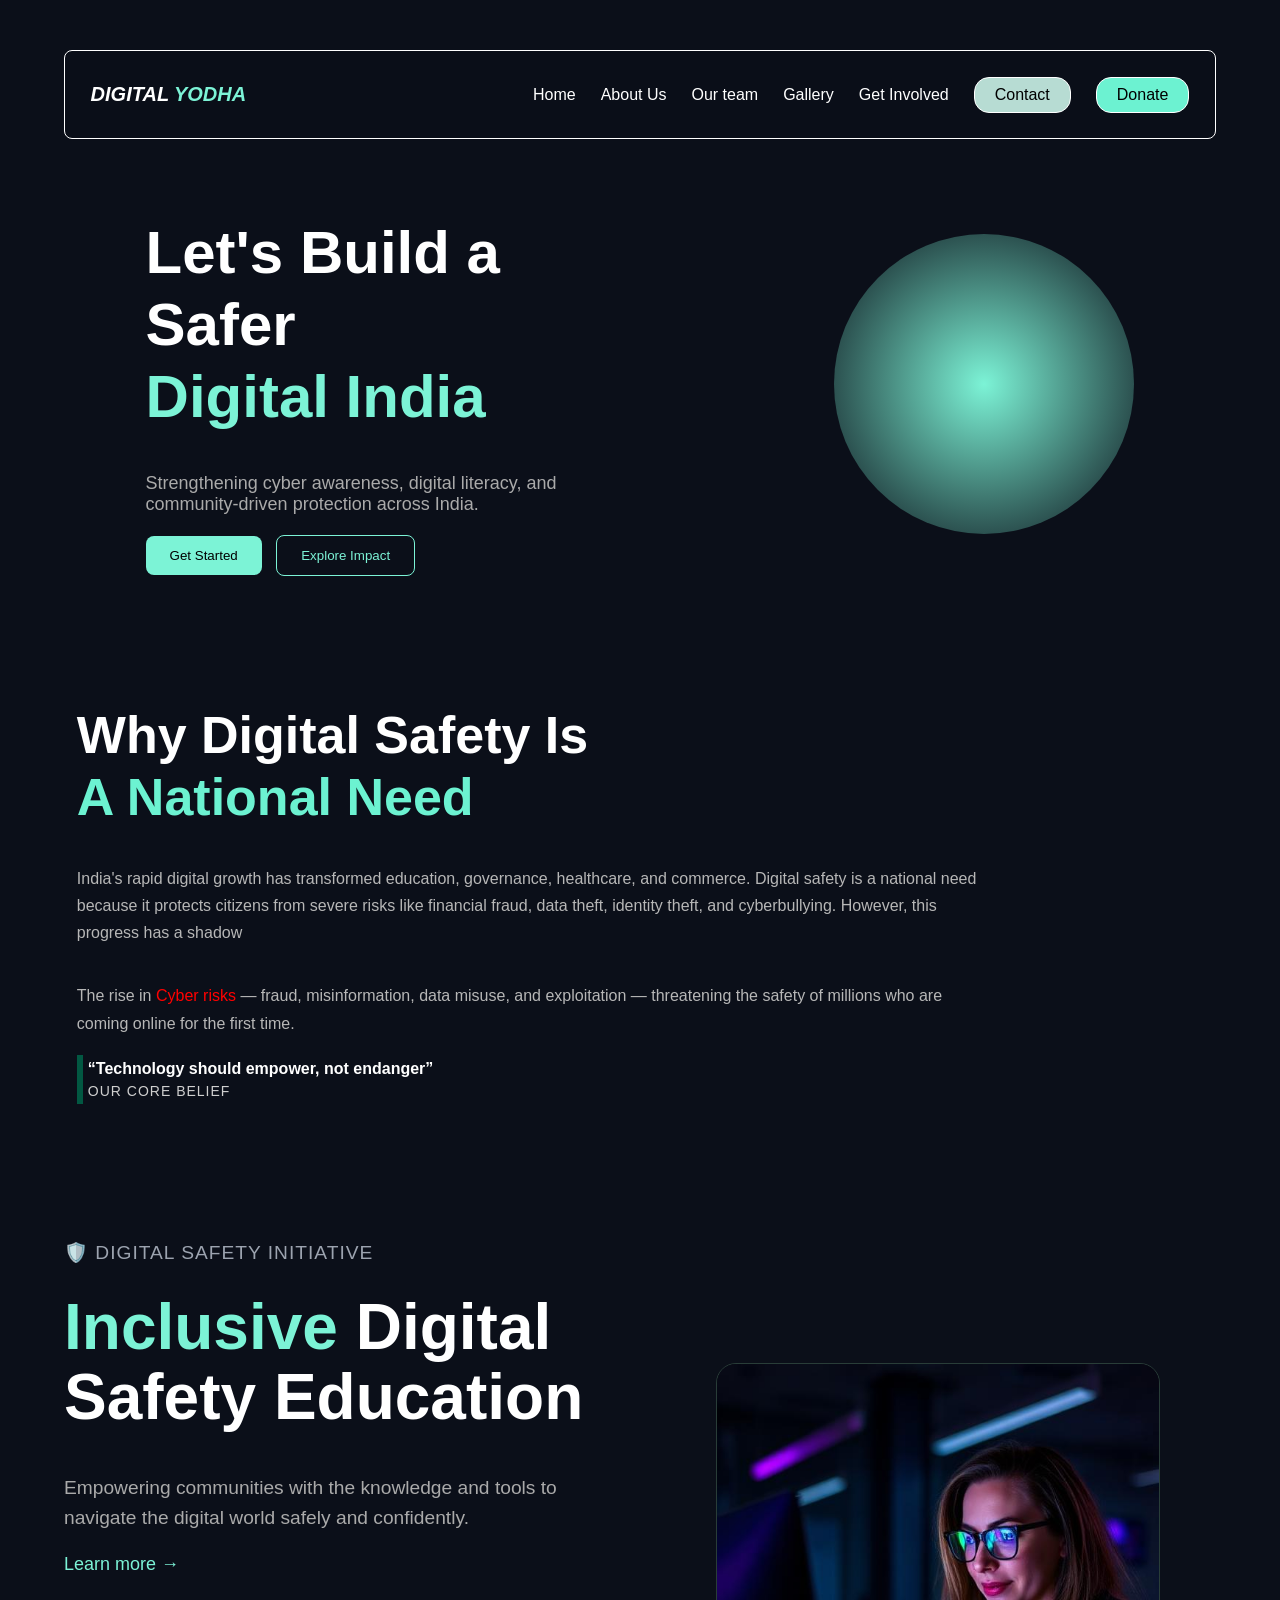
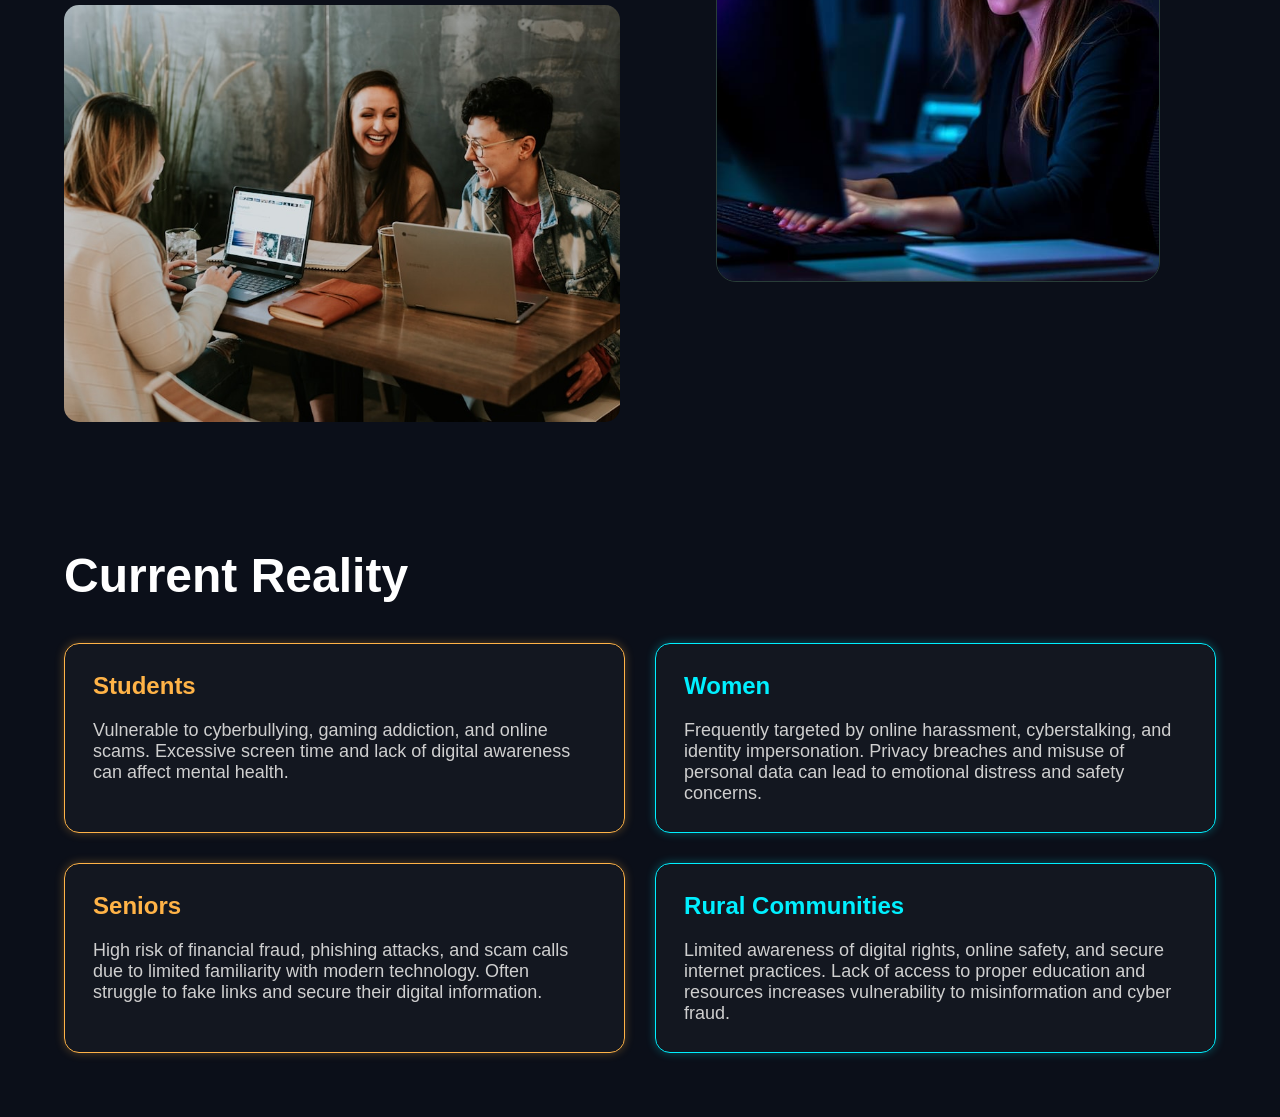
==== index.html @ 08a11baf "file updated" ====
<!doctype html>
<html lang="en">
  <head>
    <meta charset="UTF-8" />
    <meta name="viewport" content="width=device-width, initial-scale=1.0" />
    <title>Digital-Yodha</title>
    <link rel="stylesheet" href="./HomeStyle.css" />
  </head>
  <body>
    <!-- 7cf3d6 -->

    <!------- NAVBAR ------------- -->
    <div class="nav-container">
      <header class="navbar">
        <div class="logo">DIGITAL <span>YODHA</span></div>

        <nav class="nav-links" id="navLinks">
          <a href="#">Home</a>
          <a href="#">About Us</a>
          <a href="#">Our team</a>
          <a href="#">Gallery</a>
          <a href="#">Get Involved</a>
          <a href="#" class="contact" id="contact-tag">Contact</a>
          <a href="#" class="contact" id="donate-tag">Donate</a>
        </nav>

        <div class="menu-toggle" id="menuToggle">☰</div>
      </header>
    </div>

    <!-- ========HERO-section------------- -->
    <section class="hero">
      <div class="hero-left">
        <h1>
          Let's Build a Safer <br />
          <span>Digital India</span>
        </h1>
        <p>
          Strengthening cyber awareness, digital literacy, and community-driven
          protection across India.
        </p>

        <div class="buttons">
          <button class="get-started-btn">Get Started</button>
          <button class="explore-impact-btn">Explore Impact</button>
        </div>
      </div>

      <div class="hero-right">
        <div class="circle"></div>
      </div>
    </section>

    <!-- ------------section-02---------------- -->
    <section class="digital-safety">
      <div class="safety-wrapper">
        <h2>
          Why Digital Safety Is <br />
          <span>A National Need</span>
        </h2>

        <p class="para">
          India's rapid digital growth has transformed education, governance,
          healthcare, and commerce. Digital safety is a national need because it
          protects citizens from severe risks like financial fraud, data theft,
          identity theft, and cyberbullying. However, this progress has a shadow
        </p>

        <p class="para">
          The rise in <span class="red">Cyber risks</span> — fraud,
          misinformation, data misuse, and exploitation — threatening the safety
          of millions who are coming online for the first time.
        </p>

        <div class="technology">
          <h4>“Technology should empower, not endanger”</h4>

          <p class="belief">OUR CORE BELIEF</p>
        </div>
      </div>
    </section>
    <!-- *********section-03 -->
    <section class="inclusive-section">
      <div class="inclusive-container">
        <!-- LEFT CONTENT -->
        <div class="inclusive-left">
          <p class="tag">🛡️ DIGITAL SAFETY INITIATIVE</p>

          <h1>
            <span>Inclusive</span> Digital <br />
            Safety Education
          </h1>

          <p class="desc">
            Empowering communities with the knowledge and tools to navigate the
            digital world safely and confidently.
          </p>

          <a href="#" class="learn-more"> Learn more → </a>

          <!-- BOTTOM IMAGE -->
          <div class="bottom-img">
            <img
              src="./assests/photo-1522202176988-66273c2fd55f.jpg"
              alt="kids learning"
            />
          </div>
        </div>

        <!-- RIGHT IMAGE -->
        <div class="inclusive-right">
          <img src="./assests/hero-woman.jpg" alt="girl working" />
        </div>
      </div>
    </section>

    <!-- ************section -04---------- -->

    <section class="container">
      <h1>Current Reality</h1>

      <div class="grid">
        <div class="card left">
          <h2>Students</h2>
          <p>
            Vulnerable to cyberbullying, gaming addiction, and online scams.
            Excessive screen time and lack of digital awareness can affect
            mental health.
          </p>
        </div>

        <div class="card right">
          <h2>Women</h2>
          <p>
            Frequently targeted by online harassment, cyberstalking, and
            identity impersonation. Privacy breaches and misuse of personal data
            can lead to emotional distress and safety concerns.
          </p>
        </div>

        <div class="card left">
          <h2>Seniors</h2>
          <p>
            High risk of financial fraud, phishing attacks, and scam calls due
            to limited familiarity with modern technology. Often struggle to
            fake links and secure their digital information.
          </p>
        </div>

        <div class="card right">
          <h2>Rural Communities</h2>
          <p>
            Limited awareness of digital rights, online safety, and secure
            internet practices. Lack of access to proper education and resources
            increases vulnerability to misinformation and cyber fraud.
          </p>
        </div>
      </div>
    </section>

    <!-- FEATURES -->
    <!-- <section class="features">
      <h1>What We Do</h1>

      <div class="feature-grid">
        <div class="card">
          <h3>Cyber Awareness</h3>
          <p>Educating citizens about online threats and safety practices.</p>
        </div>

        <div class="card">
          <h3>Digital Literacy</h3>
          <p>Empowering individuals with essential digital skills.</p>
        </div>

        <div class="card">
          <h3>Community Protection</h3>
          <p>Building safer communities through collective action.</p>
        </div>
      </div>
    </section> -->

    <!-- STATS -->
    <!-- <section class="stats">
      <div class="stat">
        <h2>10K+</h2>
        <p>People Trained</p>
      </div>
      <div class="stat">
        <h2>500+</h2>
        <p>Workshops</p>
      </div>
      <div class="stat">
        <h2>100+</h2>
        <p>Communities</p>
      </div>
    </section> -->

    <script src="./HomeScript.js"></script>
  </body>
</html>
---- HomeStyle.css ----
* {
  margin: 0;
  padding: 0;
  box-sizing: border-box;
  font-family: 'Inter', sans-serif;
}

body {
  background: #0b0f19;
  color: #fff;
}

/*--------------- NAVBAR--------- */
.navbar {

  display: flex;
  justify-content: space-between;
  /* padding: 20px 40px; */
  padding: 2%;
  align-items: center;
  border: 1px solid white;
    border-radius: 8px;
  
    position: fixed;
  top: 50px;    
  left: 50%;
  transform: translateX(-50%);
  width: 90%;
  z-index: 1000;
  background: rgba(11, 15, 25, 0.7);
  backdrop-filter: blur(10px);


}
.nav-container{
    /* border: 2px solid white; */
    padding: 3% 4% 2% 4%;

}
.logo span {
  color: #7cf3d6;
  font-weight: 600;
  font-size: 20px;
}
.logo{
   font-weight: 600;
  font-size: 20px;
  font-style: italic;
}
.nav-links {
  display: flex;
  gap: 25px;
  align-items: center;
}

.nav-links a {
  color: white;
  text-decoration: none;
  font-weight: 500;
  transition: 0.5s;
}
.nav-links a:hover{
    text-decoration: underline;
    color: #7cf3d6;
    transition: 0.4s;
}
.contact{
    border: 1px solid white;
    padding: 8px 20px;
    border-radius: 15px;
    background-color: #7cf3d6;
    
}
#donate-tag:hover{
    text-decoration: none;
    background-color: #024030;
    color: white;
}
#contact-tag:hover{
    text-decoration: none;
    background-color:#71cfb7 ;
}
#donate-tag{
    color: black;
        background-color: #6cf2d1;
}
#contact-tag{
    color: black;
    background-color: #b7dcd3;
}
.menu-toggle {
  display: none;
  font-size: 24px;
  cursor: pointer;
}

/* ****************HERO****************** */
.hero {
  display: flex;
  justify-content: space-around;
  align-items: center;
  padding: 10% 4% 2% 4%;
}
.hero-left {
  max-width: 500px;
}
.hero h1 {
  font-size: 60px;
  line-height: 1.2;
}
.hero h1 span {
  color: #7cf3d6;
}
.hero p {
  margin: 20px 0;
  color: #aaa;
}
.buttons button {
  padding: 12px 24px;
  margin-right: 10px;
  border-radius: 8px;
  cursor: pointer;
}

.get-started-btn {
  background: #7cf3d6;
  border: none;
  color: black;
}

.explore-impact-btn {
  border: 1px solid #7cf3d6;
  background: transparent;
  color: #7cf3d6;
}
.explore-impact-btn:hover{
    background-color: #4d5856;
    color: white;
  border: 1px solid #4d6d65;

}
.get-started-btn:hover{
  border: 1px solid #3f645a;
      background-color: #024030;
    color: white;
}
/* **********circle************ */
.hero-right {
  position: relative;
}
.circle {
  width: 300px;
  height: 300px;
  background: radial-gradient(circle, #7cf3d6, transparent);
  border-radius: 50%;
  animation: pulse 3s infinite;
}
@keyframes pulse {
  0% { transform: scale(1);}
  50% { transform: scale(1.1);}
  100% { transform: scale(1);}
}

/* ***section-02****/
/* ===== DIGITAL SAFETY SECTION ===== */
.digital-safety {
  padding: 8% 6%;
  background-color: #0b0f19;
}

.safety-wrapper {
  max-width: 900px;
}

/******** HEADING */
.safety-wrapper h2 {
  font-size: 52px;
  font-weight: 700;
  line-height: 1.2;
  margin-bottom: 20px;
}

.safety-wrapper h2 span {
  color: #6cf2d1; 
}
.para {
  color: #b7b7b7;
  font-size: 16px;
  line-height: 1.7;
  margin-bottom: 18px;
}


.red {
  color: red;
  font-weight: 500;
}
.technology{
    padding: 5px;
    border-left: 6px solid #025842;
}
/*********** BELIEF TEXT */
.belief {
  margin-top: 5px;
  font-size: 14px;
  color: #cfcfcf;
  letter-spacing: 1px;
}

/* ===== RESPONSIVE ===== */
@media (max-width: 768px) {
  .safety-wrapper h2 {
    font-size: 36px;
  }

  .para {
    font-size: 14px;
  }
}

@media (max-width: 480px) {
  .safety-wrapper h2 {
    font-size: 28px;
  }}

/* ***********section-03 */
 
 .inclusive-section {
      padding: 1% 5% 0% 5%;
    }

    #digital-safety{
        background-color: red;
    }
    .inclusive-container {
      display: flex;
      justify-content: space-between;
      align-items: center;
      gap: 40px;
      flex-wrap: wrap;
    }

    .inclusive-left {
      flex: 1;
    }

    .tag {
      color: #9ca3af;
      font-size: 1.2rem;
      letter-spacing: 1px;
      margin-bottom: 15px;
    }

    .inclusive-left h1 {
      font-size: 4rem;
      line-height: 1.1;
      font-weight: 700;
    }

    .inclusive-left h1 span {
      color: #7cf3d6;
    }

    .desc {
      margin: 20px 0;
      color: #aaa;
      font-size: 1.2rem;
      line-height: 1.6;
      font-family: Arial, Helvetica, sans-serif;
    }

    .learn-more {
      color: #7cf3d6;
      text-decoration: none;
      font-size: 18px;
      display: inline-block;
      margin-bottom: 30px;
    }

    .bottom-img img {
      width: 100%;
      border-radius: 15px;
    }

    .inclusive-right {
      flex: 1;
      display: flex;
      justify-content: center;
      /* flex-direction: column; */
    }

    .inclusive-right img {
      width: 100%; 
       max-width: 80%;
      border-radius: 20px;
      border: 1px solid #293d38;
    }

    /* RESPONSIVE */
    @media (max-width: 900px) {
      .inclusive-container {
        flex-direction: column;
      }

      .inclusive-left h1 {
        font-size: 42px;
      }
    }

    @media (max-width: 500px) {
      .inclusive-left h1 {
        font-size: 32px;
      }

      .desc {
        font-size: 14px;
      }
    }
/* ************section -04------- */

.container {
  /* max-width: 1100px; */
  /* margin: auto; */
  padding: 5%;
}

h1 {
    margin-top: 5%;
  font-size: 3rem;
  margin-bottom: 40px;
}

.grid {
  display: grid;
  grid-template-columns: repeat(2, 1fr);
  gap: 30px;
}

.card {
  padding: 5%;
  border-radius: 15px;
  background: rgba(255, 255, 255, 0.03);
  border: 1px solid rgba(255, 255, 255, 0.1);
  transition: 0.3s ease;
}

.card:hover {
  transform: translateY(-5px);
}


.left h2 {
  color: #ffb347;
  margin-bottom: 10px;
}
.left{
  border: 1px solid #ffb347;
  box-shadow: 0 0 10px rgba(255, 179, 71, 0.3);
}
.right {
  border: 1px solid #00f0ff;
  box-shadow: 0 0 10px rgba(0, 240, 255, 0.3);
}

.right h2 {
  color: #00f0ff;
  margin-bottom: 10px;
}

p {
  color: #cfcfcf;
  margin-top: 4%;
  font-size: 18px;
  font-family: 'Segoe UI', Tahoma, Geneva, Verdana, sans-serif;
}

/* Responsive */
@media (max-width: 768px) {
  .grid {
    grid-template-columns: 1fr;
  }
}

























/* RESPONSIVE */
@media (max-width: 768px) {
  .hero {
    margin-top: 20%;
    flex-direction: column;
    text-align: center;
  }
.hero-right {
    margin-top: 10%;
  }
  .feature-grid {
    flex-direction: column;
  }

  .stats {
    flex-direction: column;
    gap: 20px;
    text-align: center;
  }

  .nav-links {
    position: absolute;
    top: 70px;
    right: 0;
    background: #0b0f19;
    flex-direction: column;
    width: 200px;
    display: none;
  }

  .nav-links.active {
    display: flex;
  }

  .menu-toggle {
    display: block;
  }
}
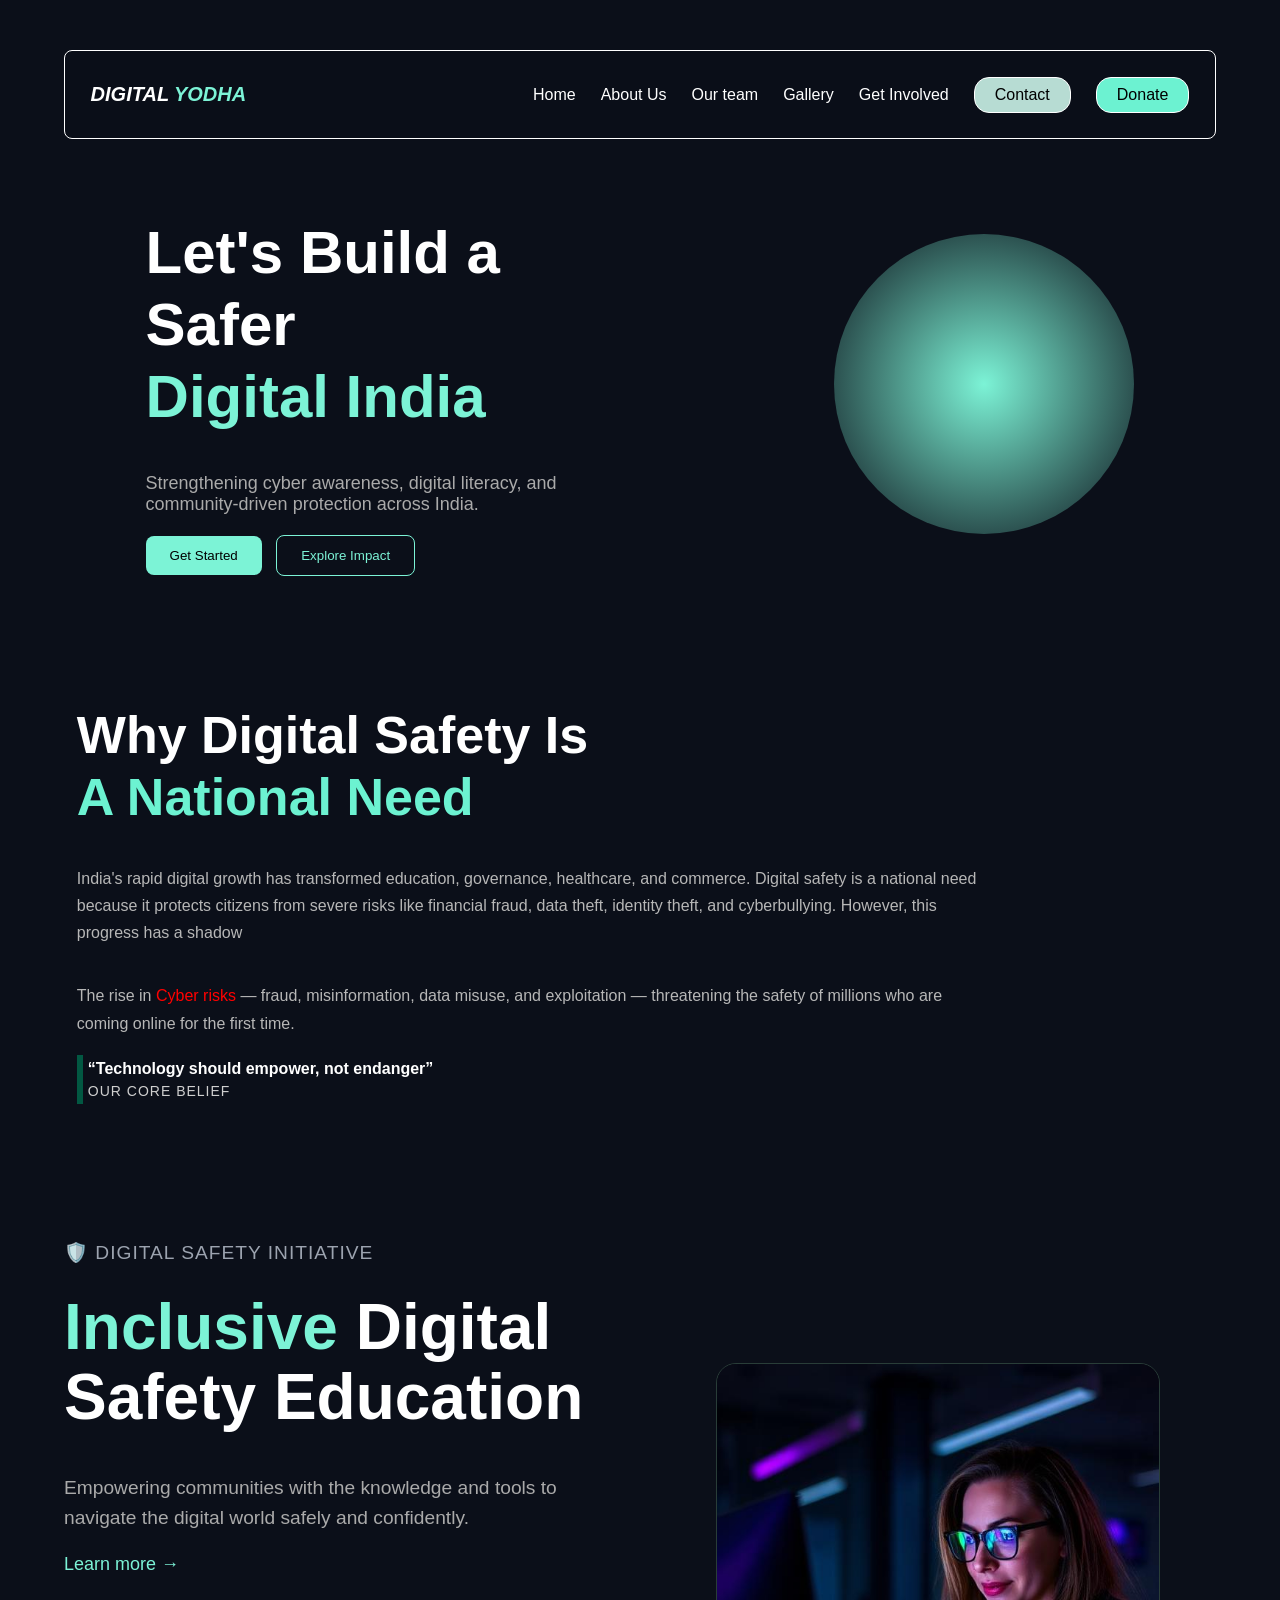
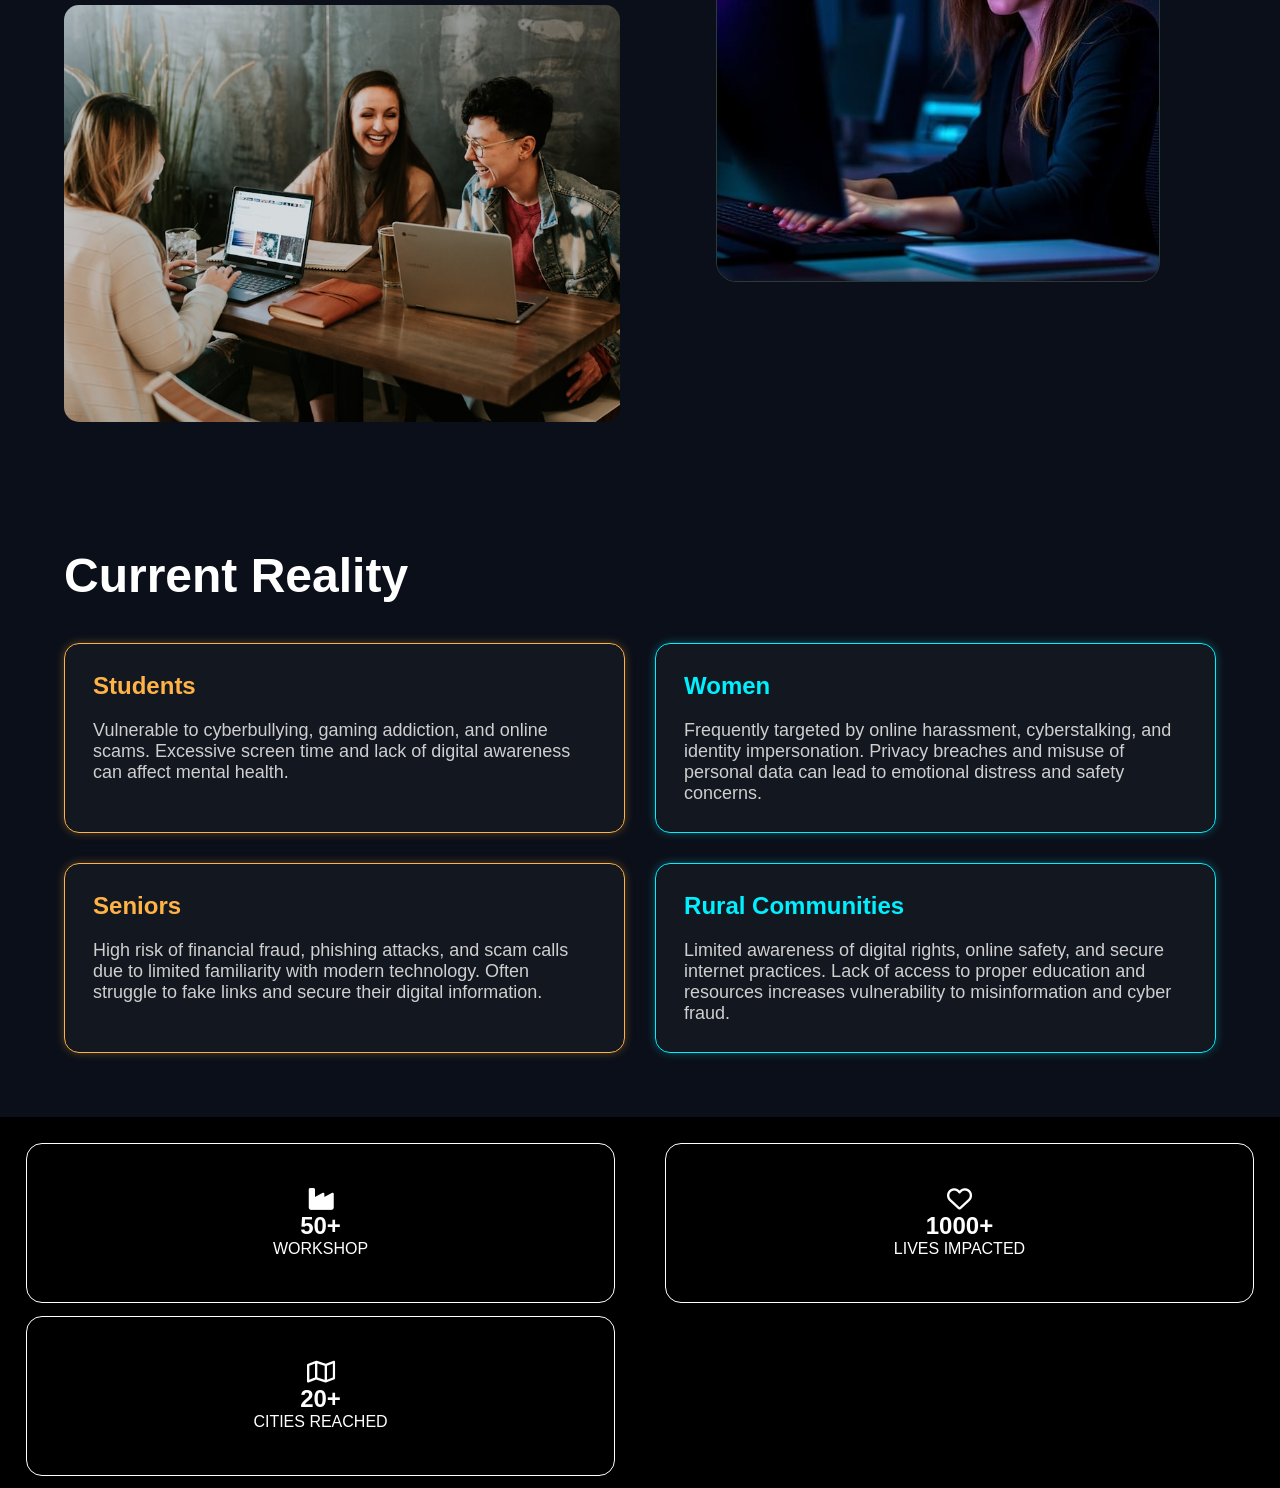
==== commit 21b42c3e: "workspace section added" ====
--- a/index.html
+++ b/index.html
@@ -4,6 +4,7 @@
     <meta charset="UTF-8" />
     <meta name="viewport" content="width=device-width, initial-scale=1.0" />
     <title>Digital-Yodha</title>
+  <link rel="stylesheet" href="https://cdnjs.cloudflare.com/ajax/libs/font-awesome/6.5.0/css/all.min.css">
     <link rel="stylesheet" href="./HomeStyle.css" />
   </head>
   <body>
@@ -158,6 +159,38 @@
       </div>
     </section>
 
+    <!-- *******workspace section -->
+     <div class="work-space-main">
+    <div class="work-shop workshop work">
+      <div class="workshop-logo">
+        <i class="fa-solid fa-industry"></i>
+      </div>
+      <div class="workshop-content">
+        <h2>50+</h2>
+        <span>WORKSHOP</span>
+      </div>
+    </div>
+    <div class="work-shop workshop work">
+      <div class="workshop-logo">
+        <i class="fa-regular fa-heart"></i>
+      </div>
+      <div class="workshop-content">
+        <h2>1000+</h2>
+        <span>LIVES IMPACTED</span>
+      </div>
+    </div>
+    <div class="work-shop workshop work">
+      <div class="workshop-logo">
+        <i class="fa-regular fa-map"></i>
+      </div>
+      <div class="workshop-content">
+        <h2>20+</h2>
+        <span>CITIES REACHED</span>
+      </div>
+    </div>
+  </div>
+
+
     <!-- FEATURES -->
     <!-- <section class="features">
       <h1>What We Do</h1>
--- a/HomeStyle.css
+++ b/HomeStyle.css
@@ -380,6 +380,57 @@
     grid-template-columns: 1fr;
   }
 }
+/* ************workspace section */
+.work-space-main {
+  display: grid;
+  grid-template-columns: repeat(3, 1fr);
+  padding: 2%;
+  background-color: #000;
+  justify-items: center;
+  gap: 4%;
+  /* width: 100%; */
+}
+
+.work {
+  border: 1px solid white;
+  height: 10rem;
+  width: 100%;
+  border-radius: 1rem;
+  display: flex;
+  flex-direction: column;
+  justify-content: center;
+  align-items: center;
+}
+.workshop-logo i{
+  font-size: 25px;
+}
+.workshop-content {
+  display: flex;
+  flex-direction: column;
+  justify-content: center;
+  align-items: center;
+}
+
+@media(max-width: 1280px){
+  .work-space-main{
+    grid-template-columns: repeat(2, 1fr);
+  }
+  .work{ 
+  width: 100%;
+  }
+
+}
+
+@media(max-width: 968px){
+  .work-space-main{
+    grid-template-columns: repeat(1, 1fr);
+    justify-items: center;
+  }
+  .work{ 
+  width: 80%;
+  }
+}
+
 
 
 
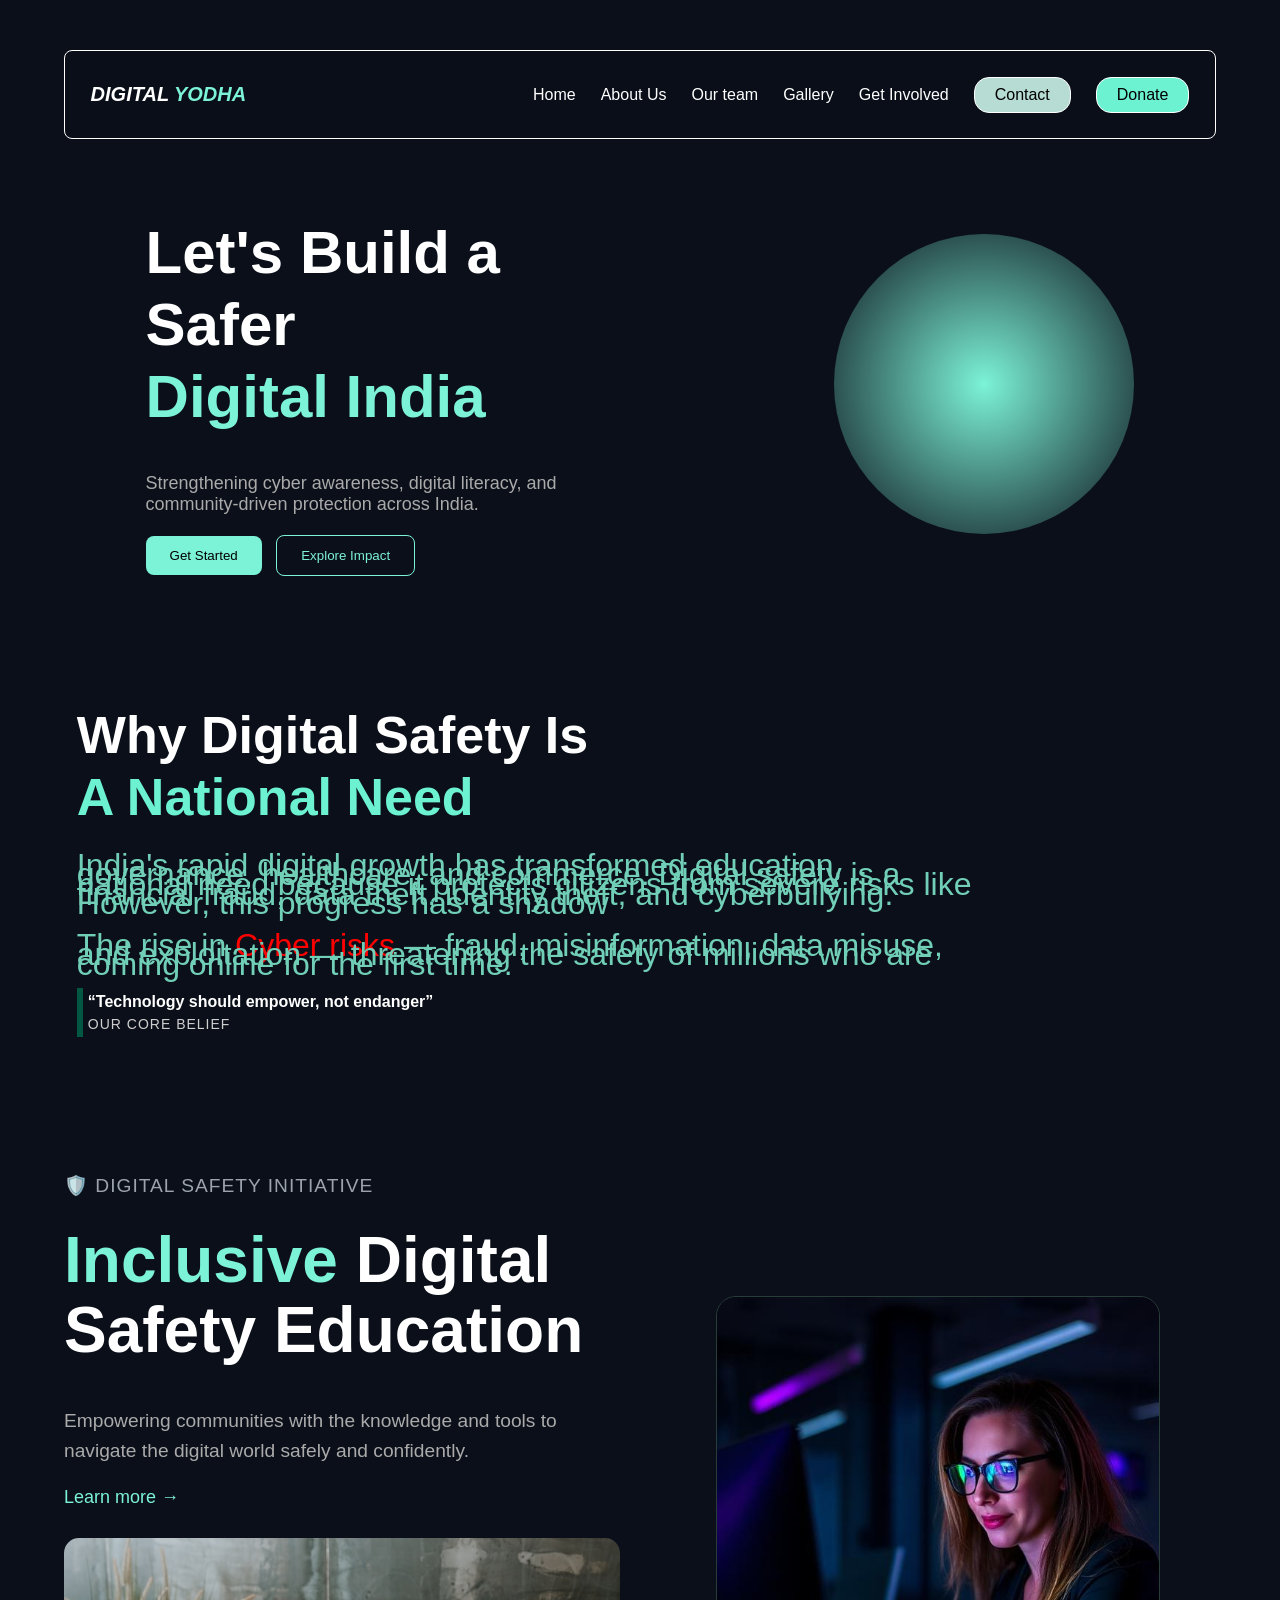
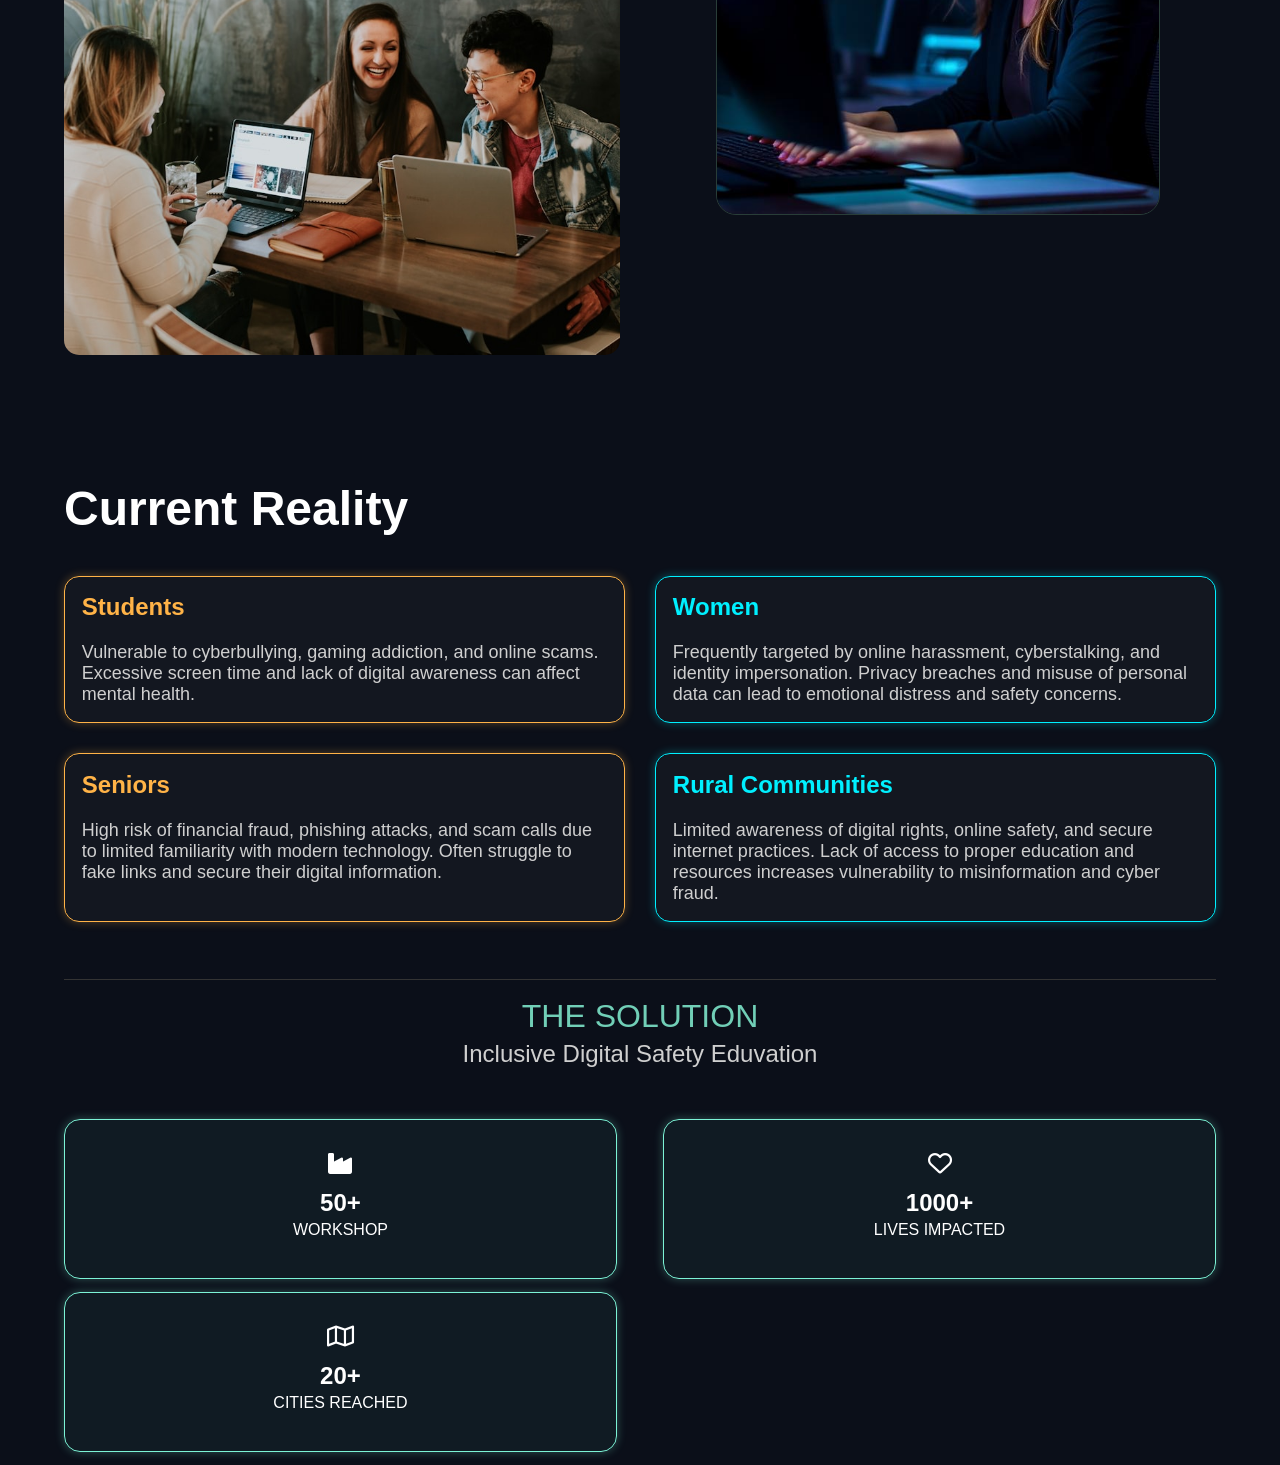
==== commit 5a1d2c49: "workspace section added" ====
--- a/index.html
+++ b/index.html
@@ -157,9 +157,16 @@
           </p>
         </div>
       </div>
-    </section>
-
-    <!-- *******workspace section -->
+      <hr id="hr-line">
+      <div class="inclusive">
+        <p class="para">THE SOLUTION</p>
+        <p id="incluisve-para">Inclusive Digital Safety Eduvation </p>
+      </div>
+    </section>
+
+    <!-- *********workspace section -->
+
+    
      <div class="work-space-main">
     <div class="work-shop workshop work">
       <div class="workshop-logo">
--- a/HomeStyle.css
+++ b/HomeStyle.css
@@ -321,7 +321,7 @@
 .container {
   /* max-width: 1100px; */
   /* margin: auto; */
-  padding: 5%;
+  padding: 5% 5% 0% 5%;
 }
 
 h1 {
@@ -337,7 +337,7 @@
 }
 
 .card {
-  padding: 5%;
+  padding: 3%;
   border-radius: 15px;
   background: rgba(255, 255, 255, 0.03);
   border: 1px solid rgba(255, 255, 255, 0.1);
@@ -374,27 +374,56 @@
   font-family: 'Segoe UI', Tahoma, Geneva, Verdana, sans-serif;
 }
 
-/* Responsive */
+
 @media (max-width: 768px) {
   .grid {
     grid-template-columns: 1fr;
   }
+}
+
+#hr-line {
+  margin-top: 5%;
+  border: none;
+  border-top: 1px solid #333;
+  /* margin: 40px 0; */
+}
+.inclusive{
+  text-align: center;
+ 
+}
+.para{
+  font-size: 2rem;
+      color:#71cfb7; 
+      margin-top: 2rem;
+      line-height: 0.3;
+}
+#incluisve-para{
+  margin-top: 0;
+  font-size: 1.5rem;
+  font-weight: 400; 
 }
 /* ************workspace section */
 .work-space-main {
   display: grid;
   grid-template-columns: repeat(3, 1fr);
-  padding: 2%;
-  background-color: #000;
+  padding: 4% 5% 2%;
+  background-color: #0b0f19;
   justify-items: center;
   gap: 4%;
   /* width: 100%; */
 }
-
+.workshop-content h2,
+.workshop-content span{
+    margin-top: 4px;
+}
 .work {
-  border: 1px solid white;
+  border: 1px solid #7cf3d6;
+   box-shadow: 0 0 10px rgba(124, 243, 214, 0.3);
+   background-color: rgba(124, 243, 214, 0.05);
+   transition: 0.3s ease;
+   width: 100%;
   height: 10rem;
-  width: 100%;
+  /* width: 100%; */
   border-radius: 1rem;
   display: flex;
   flex-direction: column;
@@ -402,13 +431,15 @@
   align-items: center;
 }
 .workshop-logo i{
-  font-size: 25px;
+  font-size: 1.5rem;
 }
 .workshop-content {
   display: flex;
   flex-direction: column;
   justify-content: center;
   align-items: center;
+  padding: 1.5%;
+
 }
 
 @media(max-width: 1280px){
@@ -427,7 +458,7 @@
     justify-items: center;
   }
   .work{ 
-  width: 80%;
+  width: 100%;
   }
 }
 
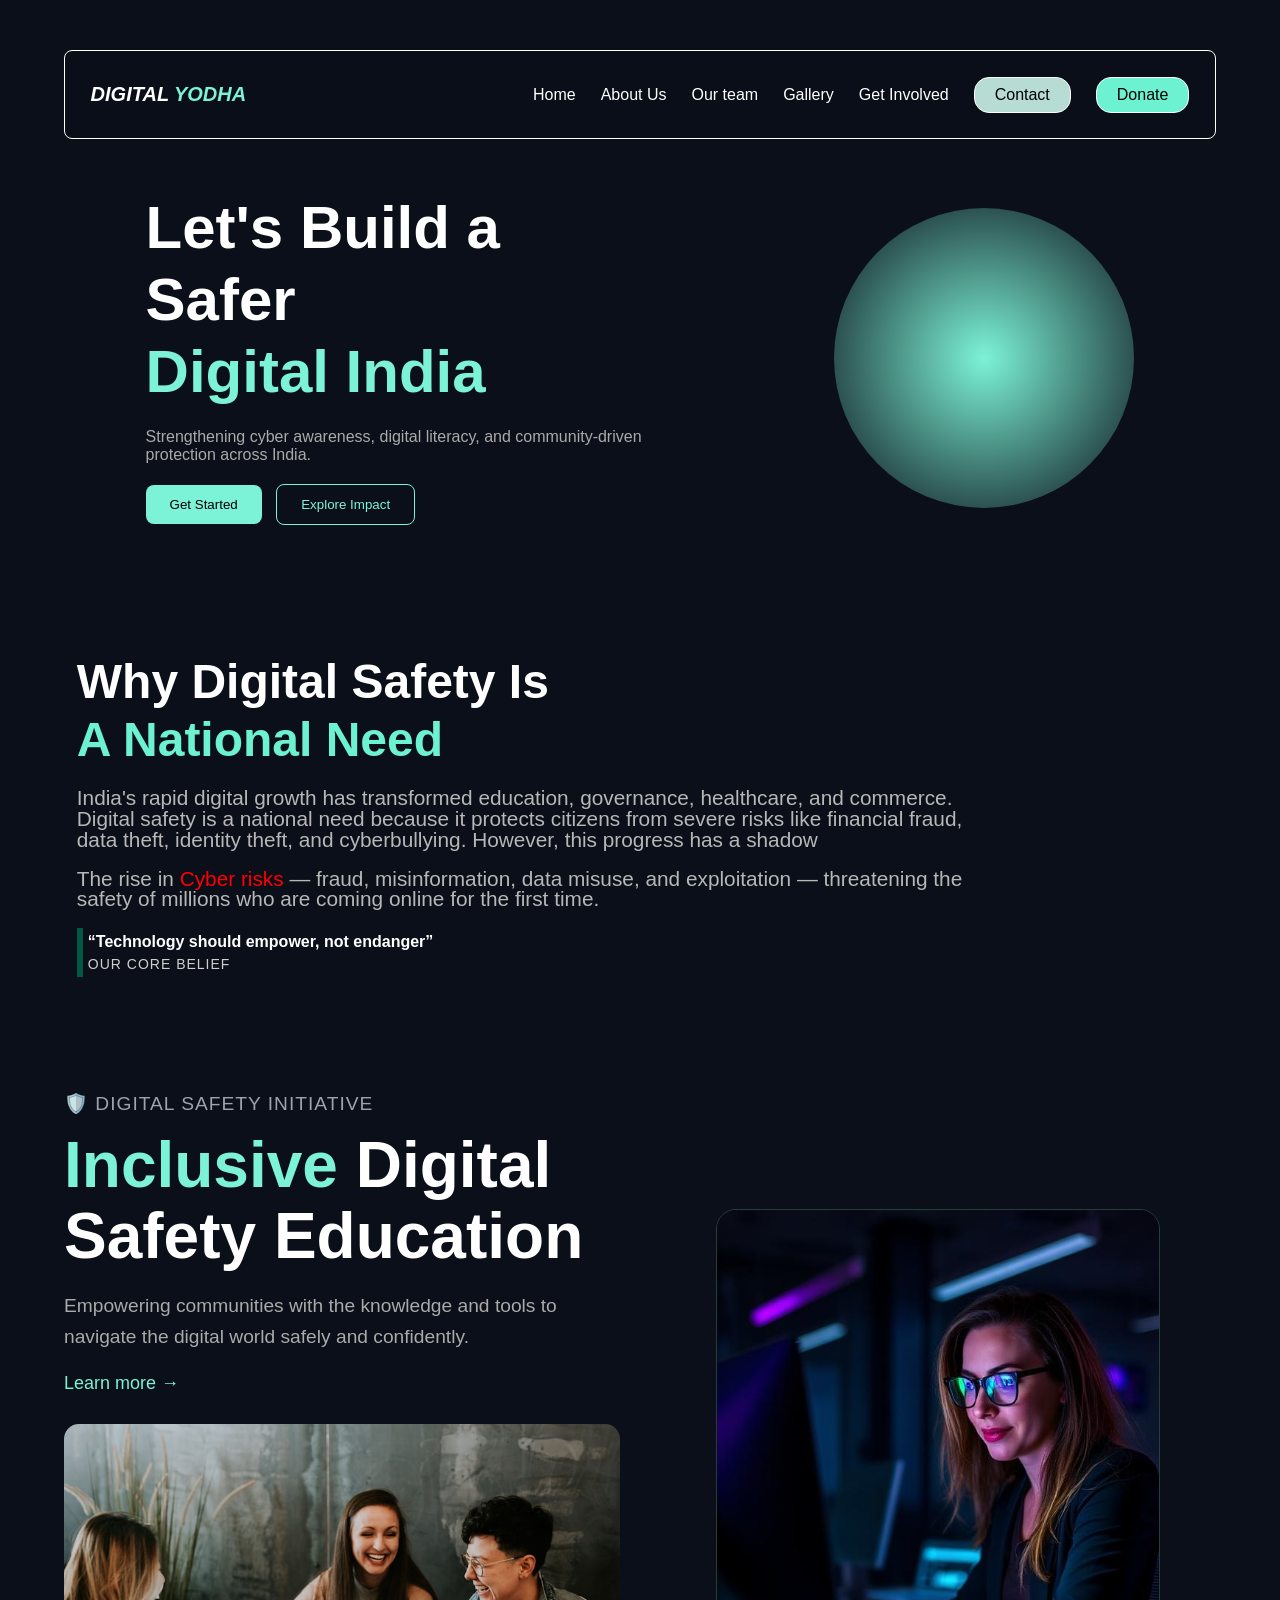
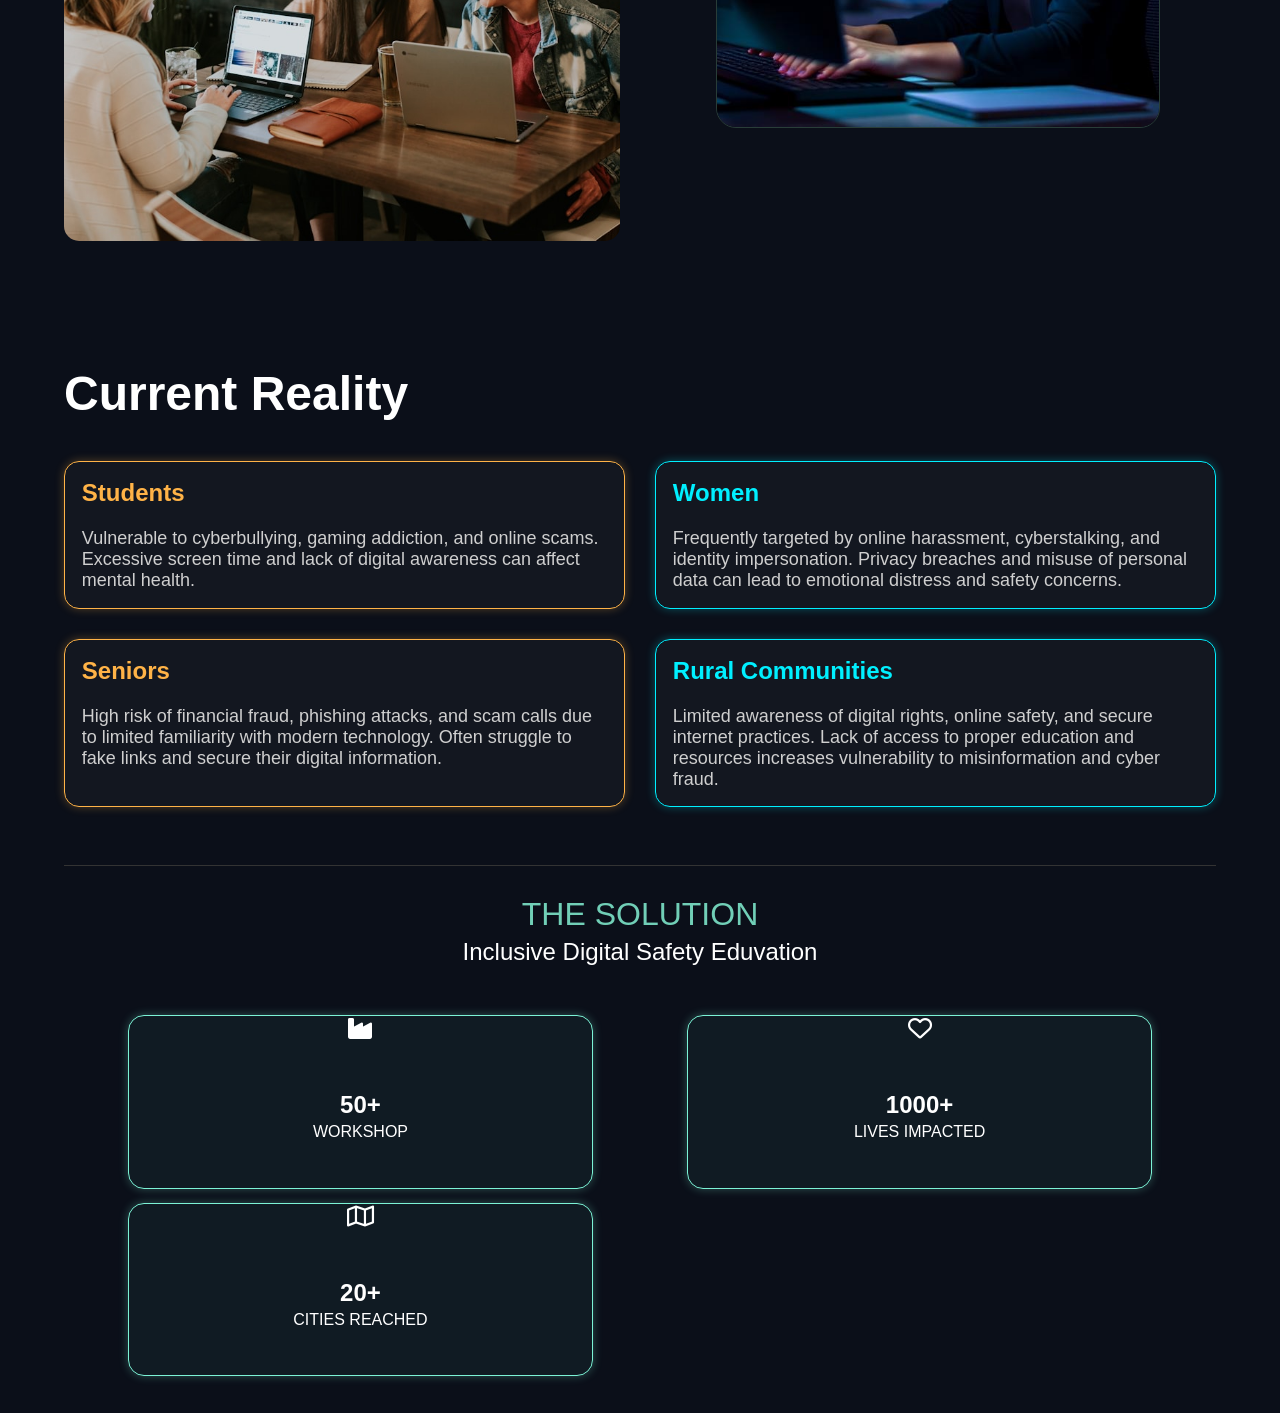
==== commit 729c369e: "New section added" ====
--- a/index.html
+++ b/index.html
@@ -117,11 +117,11 @@
 
     <!-- ************section -04---------- -->
 
-    <section class="container">
+    <section class="cirrent-reality-container">
       <h1>Current Reality</h1>
 
-      <div class="grid">
-        <div class="card left">
+      <div class="cirrent-reality-grid">
+        <div class="cirrent-reality-card left">
           <h2>Students</h2>
           <p>
             Vulnerable to cyberbullying, gaming addiction, and online scams.
@@ -130,7 +130,7 @@
           </p>
         </div>
 
-        <div class="card right">
+        <div class="cirrent-reality-card right">
           <h2>Women</h2>
           <p>
             Frequently targeted by online harassment, cyberstalking, and
@@ -139,7 +139,7 @@
           </p>
         </div>
 
-        <div class="card left">
+        <div class="cirrent-reality-card left">
           <h2>Seniors</h2>
           <p>
             High risk of financial fraud, phishing attacks, and scam calls due
@@ -148,7 +148,7 @@
           </p>
         </div>
 
-        <div class="card right">
+        <div class="cirrent-reality-card right">
           <h2>Rural Communities</h2>
           <p>
             Limited awareness of digital rights, online safety, and secure
@@ -159,7 +159,7 @@
       </div>
       <hr id="hr-line">
       <div class="inclusive">
-        <p class="para">THE SOLUTION</p>
+        <p class="solution-para">THE SOLUTION</p>
         <p id="incluisve-para">Inclusive Digital Safety Eduvation </p>
       </div>
     </section>
@@ -197,6 +197,56 @@
     </div>
   </div>
 
+  <!-- *******recent initiative section -->
+   <!-- <section class="initiatives">
+  <div class="initiative-container">
+    
+    <div class="initiative-left">
+      <h1>Recent Initiatives</h1>
+      <p>Transforming lives through technology and education.</p>
+    </div>
+
+    <div class="recent-initiatives-grid">
+      <div class="img img1">
+        <img src="https://images.unsplash.com/photo-1522202176988-66273c2fd55f" alt="">
+      </div>
+
+      <div class="safe-campus-card">
+        <h2>Safe Campus Initiative</h2>
+        <p>
+          Cyber safety workshops for schools and colleges focusing on online
+          Cyber safety workshops for schools and colleges focusing on online
+          Cyber safety workshops for schools and colleges focusing on online
+          Cyber safety workshops for schools and colleges focusing on online
+          Cyber safety workshops for schools and colleges focusing on online
+          behavior, social media safety, and digital well-being.
+        </p>
+        <a href="#">Read More →</a>
+      </div>
+
+
+      <div class="img img2">
+        <img src="https://images.unsplash.com/photo-1519389950473-47ba0277781c" alt="">
+      </div>
+
+      <div class="initiative-card dark">
+        <h3>Safe Campus Initiative</h3>
+        <p>
+          Cyber safety workshops for schools and colleges focusing on online
+          behavior, social media safety, and digital well-being.
+        </p>
+        <a href="#">Read More →</a>
+      </div>
+
+
+      <div class="img img3">
+        <img src="https://images.unsplash.com/photo-1498050108023-c5249f4df085" alt="">
+      </div>
+
+    </div>
+
+  </div>
+</section> -->
 
     <!-- FEATURES -->
     <!-- <section class="features">
--- a/HomeStyle.css
+++ b/HomeStyle.css
@@ -174,7 +174,7 @@
 
 /******** HEADING */
 .safety-wrapper h2 {
-  font-size: 52px;
+  font-size: 3rem;
   font-weight: 700;
   line-height: 1.2;
   margin-bottom: 20px;
@@ -185,8 +185,8 @@
 }
 .para {
   color: #b7b7b7;
-  font-size: 16px;
-  line-height: 1.7;
+  font-size: 1.3rem;
+  line-height: 1;
   margin-bottom: 18px;
 }
 
@@ -214,7 +214,7 @@
   }
 
   .para {
-    font-size: 14px;
+    font-size: 0.9rem;
   }
 }
 
@@ -318,25 +318,25 @@
     }
 /* ************section -04------- */
 
-.container {
+.cirrent-reality-container {
   /* max-width: 1100px; */
   /* margin: auto; */
   padding: 5% 5% 0% 5%;
 }
 
-h1 {
+.cirrent-reality-container h1{
     margin-top: 5%;
   font-size: 3rem;
   margin-bottom: 40px;
 }
 
-.grid {
+.cirrent-reality-grid {
   display: grid;
   grid-template-columns: repeat(2, 1fr);
   gap: 30px;
 }
 
-.card {
+.cirrent-reality-card {
   padding: 3%;
   border-radius: 15px;
   background: rgba(255, 255, 255, 0.03);
@@ -344,7 +344,7 @@
   transition: 0.3s ease;
 }
 
-.card:hover {
+.cirrent-reality-card:hover {
   transform: translateY(-5px);
 }
 
@@ -367,7 +367,7 @@
   margin-bottom: 10px;
 }
 
-p {
+.cirrent-reality-container p {
   color: #cfcfcf;
   margin-top: 4%;
   font-size: 18px;
@@ -376,7 +376,7 @@
 
 
 @media (max-width: 768px) {
-  .grid {
+  .cirrent-reality-grid {
     grid-template-columns: 1fr;
   }
 }
@@ -391,22 +391,24 @@
   text-align: center;
  
 }
-.para{
+.inclusive p{
   font-size: 2rem;
       color:#71cfb7; 
       margin-top: 2rem;
-      line-height: 0.3;
+      line-height: 1;
+      font-weight: 500;
 }
 #incluisve-para{
-  margin-top: 0;
+  margin-top: 10px;
   font-size: 1.5rem;
   font-weight: 400; 
+  color: white;
 }
 /* ************workspace section */
 .work-space-main {
   display: grid;
   grid-template-columns: repeat(3, 1fr);
-  padding: 4% 5% 2%;
+  padding: 4% 8% 4%;
   background-color: #0b0f19;
   justify-items: center;
   gap: 4%;
@@ -422,7 +424,7 @@
    background-color: rgba(124, 243, 214, 0.05);
    transition: 0.3s ease;
    width: 100%;
-  height: 10rem;
+  /* height: 10rem; */
   /* width: 100%; */
   border-radius: 1rem;
   display: flex;
@@ -438,7 +440,7 @@
   flex-direction: column;
   justify-content: center;
   align-items: center;
-  padding: 1.5%;
+  padding: 10%;
 
 }
 
@@ -447,7 +449,7 @@
     grid-template-columns: repeat(2, 1fr);
   }
   .work{ 
-  width: 100%;
+  width: 90%;
   }
 
 }
@@ -458,12 +460,97 @@
     justify-items: center;
   }
   .work{ 
+  width: 90%;
+  }
+}
+
+
+
+  /* *******recent initiative section  */
+
+.initiatives{
+  padding: 5%;
+}
+.initiative-left{
+  padding: 2%;
+}
+
+.initiative-left h1{
+  margin-bottom: 1%;
+  font-size: 2.5rem;
+  color: #a16107;
+ font-weight: 500;
+}
+.initiative-left p{
+  color: #cfcfcf;
+  font-size: 1.2rem;
+}
+.recent-initiatives-grid {
+  display: grid;
+  grid-template-columns: repeat(3, 1fr);
+  gap: 2%;
+}
+.img img {
   width: 100%;
-  }
-}
-
-
-
+  height: 100%;
+  object-fit: cover;
+  border-radius: 12px;
+  
+  
+}
+
+.safe-campus-card {
+  padding: 0% 6% 6% 1%;
+  grid-column: span 2;
+}
+
+.safe-campus-card .dark {
+  background: rgba(255, 255, 255, 0.08);
+}
+.safe-campus-card p {
+  font-size: 1rem;
+  color: #ccc;
+  margin-bottom: 2%;
+}
+.safe-campus-card h2{
+  margin-bottom: 2%;
+}
+
+.safe-campus-card a {
+  color: #8a8aff;
+  text-decoration: none;
+}
+.img1 {
+  grid-row: span 2;
+}
+
+.img2 {
+  grid-column: span 2;
+}
+.img3 {
+  grid-column: span 1;
+}
+@media (max-width: 900px) {
+  .recent-initiatives-grid {
+    grid-template-columns: 1fr 1fr;
+  }
+
+  .img2 {
+    grid-column: span 2;
+  }
+}
+
+@media (max-width: 600px) {
+  .recent-initiatives-grid {
+    grid-template-columns: 1fr;
+  }
+
+  .img1,
+  .img2,
+  .img3 {
+    grid-column: span 1;
+  }
+}
 
 
 
@@ -494,8 +581,15 @@
     flex-direction: column;
     text-align: center;
   }
+  .hero-left h1{
+    font-size: 2.5rem;
+  }
 .hero-right {
     margin-top: 10%;
+  }
+  .circle{
+    height: 200px;
+    width: 200px;
   }
   .feature-grid {
     flex-direction: column;
